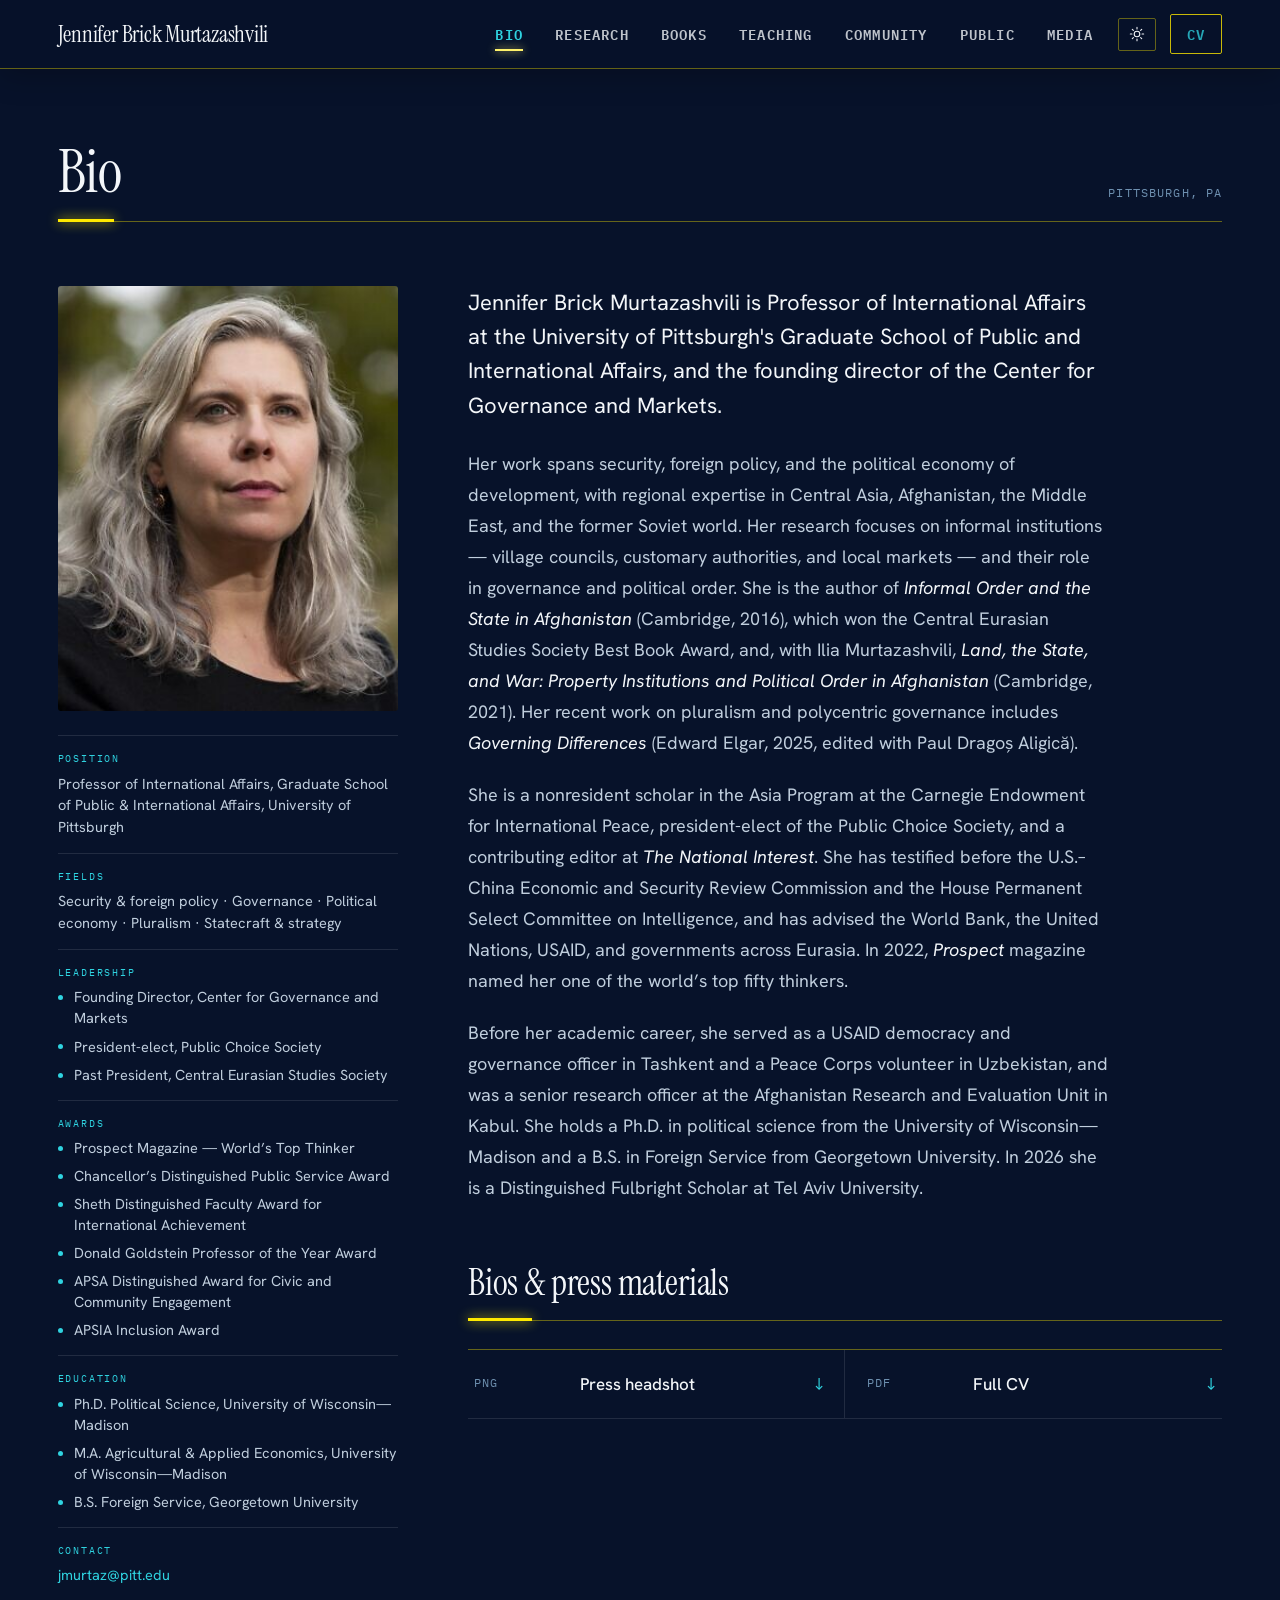
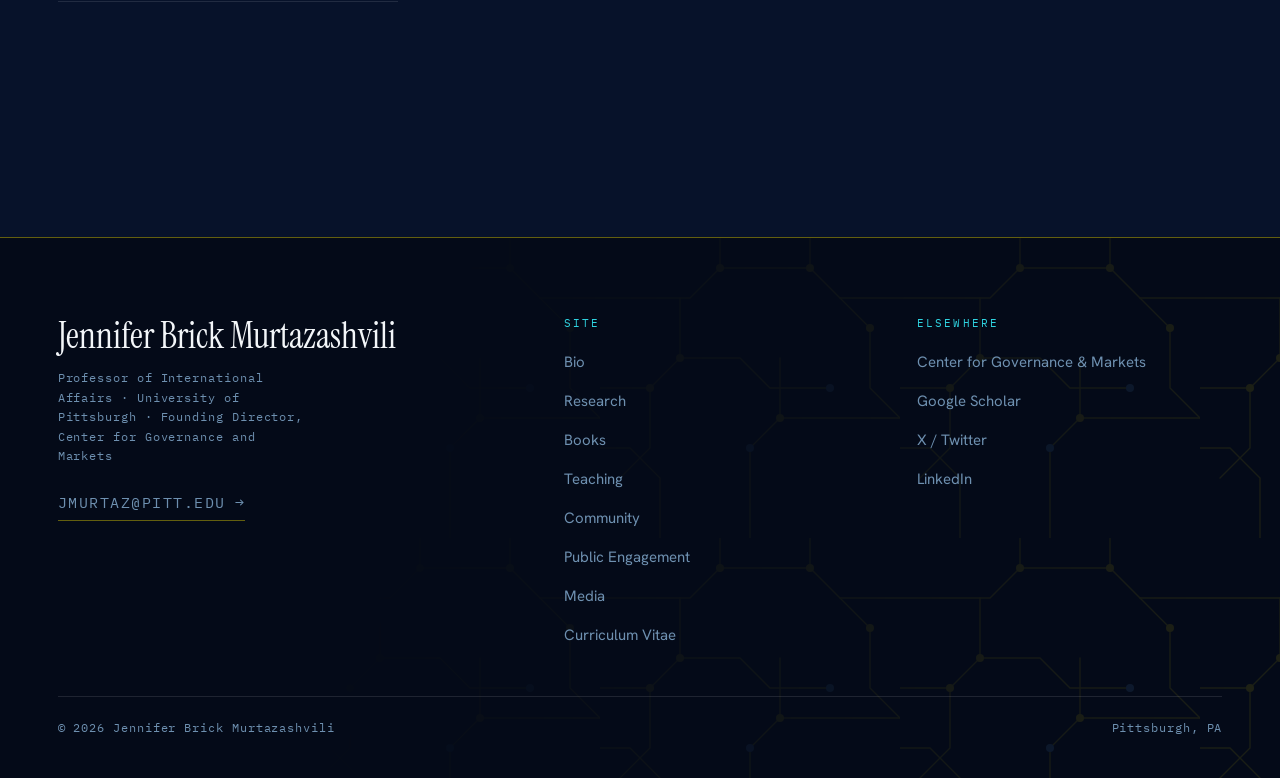
==== bio.html @ d2d1f4e9 "Add files via upload" ====
<!doctype html>
<html lang="en">
<head>
<meta charset="utf-8">
<script>(function(){try{var t=localStorage.getItem('jbm-theme');if(t==='light'||t==='dark')document.documentElement.setAttribute('data-theme',t);}catch(e){}})();</script>
<meta name="viewport" content="width=device-width, initial-scale=1">
<title>Bio — Jennifer Brick Murtazashvili</title>
<link rel="preconnect" href="https://fonts.googleapis.com">
<link rel="preconnect" href="https://fonts.gstatic.com" crossorigin>
<link href="https://fonts.googleapis.com/css2?family=Instrument+Serif:ital@0;1&family=Hanken+Grotesk:wght@400;500;600;700&family=IBM+Plex+Mono:ital,wght@0,400;0,500;0,600;1,400&display=swap" rel="stylesheet">
<link rel="stylesheet" href="styles.css">
</head>
<body>

<header class="site-head solid">
  <a class="brand" href="index.html">Jennifer Brick Murtazashvili</a>
  <nav class="nav">
    <span class="nav-core" style="display:contents">
      <a href="bio.html" aria-current="page">Bio</a>
      <a href="projects.html">Research</a>
      <a href="books.html">Books</a>
    </span>
    <span class="nav-extra" style="display:contents">
      <a href="teaching.html">Teaching</a>
      <a href="community.html">Community</a>
      <a href="public.html">Public</a>
      <a href="media.html">Media</a>
    </span>
    <button class="theme-toggle" id="themeToggle" type="button" aria-label="Toggle light or dark theme">
      <svg class="ic-sun" viewBox="0 0 24 24" fill="none" stroke="currentColor" stroke-width="1.6" stroke-linecap="round"><circle cx="12" cy="12" r="4.2"></circle><path d="M12 2v2.4M12 19.6V22M2 12h2.4M19.6 12H22M4.9 4.9l1.7 1.7M17.4 17.4l1.7 1.7M19.1 4.9l-1.7 1.7M6.6 17.4l-1.7 1.7"></path></svg>
      <svg class="ic-moon" viewBox="0 0 24 24" fill="none" stroke="currentColor" stroke-width="1.6" stroke-linecap="round" stroke-linejoin="round"><path d="M20 14.5A8 8 0 1 1 9.5 4a6.2 6.2 0 0 0 10.5 10.5z"></path></svg>
    </button>
    <a class="nav-cv" href="assets/JBM-CV-2026.pdf" target="_blank" rel="noopener">CV</a>
  </nav>
</header>

<section class="page-open wrap" data-screen-label="Bio">
  <div class="po-row">
    <h1>Bio</h1>
    <span class="po-meta">Pittsburgh, PA</span>
  </div>
</section>

<section class="pad-y" style="padding-top:clamp(40px,5vw,64px);">
  <div class="wrap bio-grid">
    <aside class="bio-aside">
      <img class="bio-portrait" src="assets/headshot.png" alt="Portrait of Jennifer Brick Murtazashvili">
      <div class="facts">
        <div class="fact"><span class="fact-k">Position</span><span class="fact-v">Professor of International Affairs, Graduate School of Public &amp; International Affairs, University of Pittsburgh</span></div>
        <div class="fact"><span class="fact-k">Fields</span><span class="fact-v">Security &amp; foreign policy · Governance · Political economy · Pluralism · Statecraft &amp; strategy</span></div>
        <div class="fact"><span class="fact-k">Leadership</span><ul class="fact-awards">
          <li>Founding Director, Center for Governance and Markets</li>
          <li>President-elect, Public Choice Society</li>
          <li>Past President, Central Eurasian Studies Society</li>
        </ul></div>
        <div class="fact"><span class="fact-k">Awards</span><ul class="fact-awards">
          <li>Prospect Magazine &mdash; World&rsquo;s Top Thinker</li>
          <li>Chancellor&rsquo;s Distinguished Public Service Award</li>
          <li>Sheth Distinguished Faculty Award for International Achievement</li>
          <li>Donald Goldstein Professor of the Year Award</li>
          <li>APSA Distinguished Award for Civic and Community Engagement</li>
          <li>APSIA Inclusion Award</li>
        </ul></div>
        <div class="fact"><span class="fact-k">Education</span><ul class="fact-awards">
          <li>Ph.D. Political Science, University of Wisconsin&mdash;Madison</li>
          <li>M.A. Agricultural &amp; Applied Economics, University of Wisconsin&mdash;Madison</li>
          <li>B.S. Foreign Service, Georgetown University</li>
        </ul></div>
        <div class="fact"><span class="fact-k">Contact</span><span class="fact-v"><a href="mailto:jmurtaz@pitt.edu" style="color:var(--leaf-br); text-decoration:none;">jmurtaz@pitt.edu</a></span></div>
      </div>
    </aside>

    <div class="bio-main">
      <div class="prose">
        <p class="lead">Jennifer Brick Murtazashvili is Professor of International Affairs at the University of Pittsburgh's Graduate School of Public and International Affairs, and the founding director of the Center for Governance and Markets.</p>
        <p>Her work spans security, foreign policy, and the political economy of development, with regional expertise in Central Asia, Afghanistan, the Middle East, and the former Soviet world. Her research focuses on informal institutions — village councils, customary authorities, and local markets — and their role in governance and political order. She is the author of <em>Informal Order and the State in Afghanistan</em> (Cambridge, 2016), which won the Central Eurasian Studies Society Best Book Award, and, with Ilia Murtazashvili, <em>Land, the State, and War: Property Institutions and Political Order in Afghanistan</em> (Cambridge, 2021). Her recent work on pluralism and polycentric governance includes <em>Governing Differences</em> (Edward Elgar, 2025, edited with Paul Dragoș Aligică).</p>
        <p>She is a nonresident scholar in the Asia Program at the Carnegie Endowment for International Peace, president-elect of the Public Choice Society, and a contributing editor at <em>The National Interest</em>. She has testified before the U.S.–China Economic and Security Review Commission and the House Permanent Select Committee on Intelligence, and has advised the World Bank, the United Nations, USAID, and governments across Eurasia. In 2022, <em>Prospect</em> magazine named her one of the world’s top fifty thinkers.</p>
        <p>Before her academic career, she served as a USAID democracy and governance officer in Tashkent and a Peace Corps volunteer in Uzbekistan, and was a senior research officer at the Afghanistan Research and Evaluation Unit in Kabul. She holds a Ph.D. in political science from the University of Wisconsin—Madison and a B.S. in Foreign Service from Georgetown University. In 2026 she is a Distinguished Fulbright Scholar at Tel Aviv University.</p>
      </div>

      <div class="shortbios">
        <div class="sec-head" style="margin:60px 0 0;">
          <h2 style="font-size:clamp(24px,3vw,36px);">Bios &amp; press materials</h2>
        </div>
        <div class="bio-dl">
          <a class="bio-dl-item" href="assets/headshot.png" download><span class="meta dl-len">PNG</span><span class="dl-label">Press headshot</span><span class="dl-arr">↓</span></a>
          <a class="bio-dl-item" href="assets/JBM-CV-2026.pdf" target="_blank" rel="noopener"><span class="meta dl-len">PDF</span><span class="dl-label">Full CV</span><span class="dl-arr">↓</span></a>
        </div>
      </div>
    </div>
  </div>
</section>

<footer class="site-foot">
  <div class="gf"></div>
  <div class="wrap">
    <div class="foot-grid">
      <div class="foot-col">
        <p class="foot-name">Jennifer Brick Murtazashvili</p>
        <p class="meta" style="color:var(--soft); max-width:36ch; line-height:1.7;">Professor of International Affairs · University of Pittsburgh · Founding Director, Center for Governance and Markets</p>
        <div style="margin-top:22px;"><a class="alink" href="mailto:jmurtaz@pitt.edu">jmurtaz@pitt.edu <span>→</span></a></div>
      </div>
      <div class="foot-col">
        <h4>Site</h4>
        <ul>
          <li><a href="bio.html">Bio</a></li>
          <li><a href="projects.html">Research</a></li>
          <li><a href="books.html">Books</a></li>
          <li><a href="teaching.html">Teaching</a></li>
          <li><a href="community.html">Community</a></li>
          <li><a href="public.html">Public Engagement</a></li>
          <li><a href="media.html">Media</a></li>
          <li><a href="assets/JBM-CV-2026.pdf" target="_blank" rel="noopener">Curriculum Vitae</a></li>
        </ul>
      </div>
      <div class="foot-col">
        <h4>Elsewhere</h4>
        <ul>
          <li><a href="https://www.cgm.pitt.edu/" target="_blank" rel="noopener">Center for Governance &amp; Markets</a></li>
          <li><a href="https://scholar.google.com/citations?user=7pL5rRAAAAAJ&hl=en&oi=ao" target="_blank" rel="noopener">Google Scholar</a></li>
          <li><a href="https://x.com/jmurtazashvili" target="_blank" rel="noopener">X / Twitter</a></li>
          <li><a href="https://www.linkedin.com/in/jmurtazashvili/" target="_blank" rel="noopener">LinkedIn</a></li>
        </ul>
      </div>
    </div>
    <div class="foot-bottom">
      <span class="meta">© 2026 Jennifer Brick Murtazashvili</span>
      <span class="meta">Pittsburgh, PA</span>
    </div>
  </div>
</footer>

<style>
.bio-grid{ display:grid; grid-template-columns:340px 1fr; gap:clamp(36px,5.5vw,84px); align-items:start; }
.bio-aside{ position:sticky; top:100px; }
.bio-portrait{ aspect-ratio:4/5; margin-bottom:24px; width:100%; object-fit:cover; object-position:50% 28%; border-radius:3px; display:block; }
.fact{ display:flex; flex-direction:column; gap:5px; padding:15px 0; border-top:1px solid var(--line); }
.fact:last-child{ border-bottom:1px solid var(--line); }
.fact-k{ font-family:var(--mono); font-size:10px; font-weight:400; letter-spacing:.18em; text-transform:uppercase; color:var(--leaf-br); }
.fact-v{ font-size:14.5px; line-height:1.5; color:var(--bone-2); }
.fact-awards{ list-style:none; margin:0; padding:0; display:flex; flex-direction:column; gap:7px; }
.fact-awards li{ position:relative; padding-left:16px; font-size:14.5px; line-height:1.45; color:var(--bone-2); }
.fact-awards li::before{ content:""; position:absolute; left:0; top:.62em; width:5px; height:5px; border-radius:50%; background:var(--leaf-br); }
.bio-dl{ display:grid; grid-template-columns:1fr 1fr; border-top:1px solid var(--line-cop); margin-top:28px; }
.bio-dl-item{ display:flex; align-items:center; gap:16px; padding:20px 6px; text-decoration:none; color:var(--bone); border-bottom:1px solid var(--line); transition:padding-left .2s, color .2s; }
.bio-dl-item:nth-child(odd){ border-right:1px solid var(--line); padding-right:20px; }
.bio-dl-item:nth-child(even){ padding-left:22px; }
.bio-dl-item:hover{ color:var(--leaf-br); padding-left:14px; }
.dl-len{ width:90px; flex:none; }
.dl-label{ font-size:17px; font-weight:500; flex:1; }
.dl-arr{ font-family:var(--mono); color:var(--leaf-br); }
@media (max-width:880px){ .bio-grid{ grid-template-columns:1fr; } .bio-aside{ position:static; } .bio-portrait{ max-width:320px; } .bio-dl{ grid-template-columns:1fr; } .bio-dl-item:nth-child(odd){ border-right:0; } .bio-dl-item:nth-child(even){ padding-left:6px; } }
</style>

<script>
(function(){ var els=document.querySelectorAll('.fade-up'); els.forEach(function(el){ el.classList.add('in'); }); })();
</script>
<script src="theme.js"></script>
</body>
</html>
---- styles.css ----
/* =========================================================================
   JBM — "Rooted Circuit" edition · light + dark
   Instrument Serif display · Hanken Grotesk body · IBM Plex Mono labels
   Charcoal + copper + leaf · circuit-trace motif
   ========================================================================= */

:root{
  --bg:        #07122A;
  --bg-2:      #040A18;
  --panel:     #0A1D3F;
  --panel-2:   #102A52;

  --copper:    #FFEA00;
  --copper-br: #FFF26B;
  --copper-dp: #C9A30A;
  --leaf:      #00A7B5;
  --leaf-br:   #2FD3E0;
  --glow:      #FFEA00;

  --bone:      #F3F6F9;
  --bone-2:    #C0CEDD;
  --soft:      #6E90B0;
  --mut:       #46617C;

  --line:      rgba(243,246,249,.11);
  --line-2:    rgba(243,246,249,.06);
  --line-cop:  rgba(255,234,0,.38);
  --head-bg:   rgba(7,18,42,.82);

  --serif: "Instrument Serif", "Hoefler Text", Georgia, serif;
  --sans:  "Hanken Grotesk", "Helvetica Neue", sans-serif;
  --mono:  "IBM Plex Mono", ui-monospace, monospace;

  --gutter: clamp(20px, 4.5vw, 76px);
  --maxw: 1340px;
}

/* ---- LIGHT THEME ---- */
[data-theme="light"]{
  --bg:        #F3F6F9;
  --bg-2:      #E4EAF1;
  --panel:     #EAEFF5;
  --panel-2:   #DCE4ED;
  --copper:    #A98A00;
  --copper-br: #876E00;
  --copper-dp: #6B5700;
  --leaf:      #007E8A;
  --leaf-br:   #00626C;
  --glow:      #A98A00;
  --bone:      #07122A;
  --bone-2:    #2C3D55;
  --soft:      #4A7499;
  --mut:       #7E93AC;
  --line:      rgba(7,18,42,.15);
  --line-2:    rgba(7,18,42,.07);
  --line-cop:  rgba(169,138,0,.42);
  --head-bg:   rgba(243,246,249,.86);
}

*{ box-sizing:border-box; }
html{ -webkit-text-size-adjust:100%; scroll-behavior:smooth; }
body{
  margin:0; background:var(--bg); color:var(--bone);
  font-family:var(--sans); font-size:17px; line-height:1.65; font-weight:400;
  -webkit-font-smoothing:antialiased; text-rendering:optimizeLegibility;
  transition:background-color .4s ease, color .4s ease;
}
img{ max-width:100%; display:block; }
a{ color:inherit; }
::selection{ background:var(--leaf); color:var(--bone); }

.t-leaf{ color:var(--leaf-br); font-style:italic; }

/* ------------------------------------------------------------------ TYPE */
h1,h2,h3,h4{ font-family:var(--serif); font-weight:400; line-height:1.04; letter-spacing:-0.005em; margin:0; }

.display{ font-family:var(--serif); font-weight:400; font-size:clamp(54px, 9vw, 144px); line-height:.92; letter-spacing:-.018em; }
.display em, .accent-i{ font-style:italic; font-weight:400; color:var(--leaf-br); }

.eyebrow{
  font-family:var(--mono); font-size:15px; font-weight:400;
  letter-spacing:.22em; text-transform:uppercase; color:var(--leaf-br);
  display:inline-flex; align-items:center; gap:13px;
}
.eyebrow::before{ content:""; width:30px; height:1px; background:var(--copper); box-shadow:0 0 8px var(--copper); }
.eyebrow.bare::before{ display:none; }
.eyebrow .leaf-dot{ width:6px; height:6px; border-radius:50%; background:radial-gradient(circle at 40% 35%, var(--leaf-br), #1d3a2c); box-shadow:0 0 8px var(--leaf-br); display:inline-block; }

.meta{ font-family:var(--mono); font-size:11.5px; letter-spacing:.08em; color:var(--soft); }
.idx{ font-family:var(--mono); font-size:12.5px; letter-spacing:.1em; color:var(--leaf-br); }

.prose{ max-width:64ch; }
.prose p{ margin:0 0 1.2em; color:var(--bone-2); font-size:18px; line-height:1.72; }
.prose em{ color:var(--bone); font-style:italic; }
.prose a{ color:var(--leaf-br); text-decoration:none; box-shadow:inset 0 -1px 0 var(--line-cop); transition:box-shadow .2s; }
.prose a:hover{ box-shadow:inset 0 -2px 0 var(--copper-br); }
.prose .lead{ font-size:22px; color:var(--bone); line-height:1.55; }

/* ------------------------------------------------------------- STRUCTURE */
.wrap{ max-width:var(--maxw); margin:0 auto; padding-inline:var(--gutter); position:relative; }
.pad-y{ padding-block:clamp(64px,9vw,128px); }

.sec-head{
  display:flex; align-items:flex-end; justify-content:space-between; gap:24px;
  padding-bottom:18px; margin-bottom:48px; position:relative;
  border-bottom:1px solid var(--line-cop);
}
.sec-head::after{ content:""; position:absolute; left:0; bottom:-1px; width:64px; height:3px; background:var(--copper); box-shadow:0 0 12px var(--copper); }
.sec-head h2{ font-size:clamp(36px,5vw,62px); }

/* --------------------------------------------------- CIRCUIT-RULE DIVIDER */
.circuit-rule{ position:relative; height:2px; margin:0; background:linear-gradient(90deg, transparent, var(--line-cop) 12%, var(--line-cop) 88%, transparent); }
.circuit-rule i{ position:absolute; top:50%; width:9px; height:9px; border-radius:50%; translate:-50% -50%;
  background:radial-gradient(circle at 40% 35%, var(--glow), var(--copper-dp)); box-shadow:0 0 10px 1px var(--glow); }
.circuit-rule i:nth-child(1){ left:18%; } .circuit-rule i:nth-child(2){ left:50%; } .circuit-rule i:nth-child(3){ left:82%; }
.circuit-rule i:nth-child(2){ background:radial-gradient(circle at 40% 35%, var(--leaf-br), #1d3a2c); box-shadow:0 0 10px 1px var(--leaf-br); }
@media (prefers-reduced-motion: no-preference){ .circuit-rule i{ animation:nodePulse 3.2s ease-in-out infinite; } .circuit-rule i:nth-child(2){ animation-delay:.6s; } .circuit-rule i:nth-child(3){ animation-delay:1.2s; } }
@keyframes nodePulse{ 0%,100%{ box-shadow:0 0 8px 1px var(--glow); opacity:.85; } 50%{ box-shadow:0 0 16px 3px var(--glow); opacity:1; } }

/* --------------------------------------------------------------- HEADER */
.site-head{
  position:fixed; top:0; left:0; right:0; z-index:60;
  display:flex; align-items:center; justify-content:space-between; gap:24px;
  padding:20px var(--gutter); color:var(--bone);
  transition:background .35s ease, padding .35s ease, box-shadow .35s ease, backdrop-filter .35s;
}
.site-head::before{
  content:""; position:absolute; inset:0; z-index:-1; pointer-events:none;
  background:linear-gradient(180deg, rgba(4,10,24,.78) 0%, rgba(4,10,24,.45) 55%, transparent 100%);
  transition:opacity .35s ease;
}
.site-head.solid::before{ opacity:0; }
.site-head.solid{
  background:var(--head-bg); -webkit-backdrop-filter:blur(14px); backdrop-filter:blur(14px);
  box-shadow:0 1px 0 var(--line-cop), 0 8px 30px rgba(0,0,0,.22);
  padding-top:14px; padding-bottom:14px;
}
.brand{ font-family:var(--serif); font-weight:400; font-size:23px; letter-spacing:-.01em; text-decoration:none; color:inherit; white-space:nowrap; line-height:1; }
.brand i{ font-style:italic; font-weight:400; color:var(--leaf-br); }

.nav{ display:flex; align-items:center; gap:clamp(2px,1vw,6px); }
.theme-toggle{ background:transparent; border:1px solid var(--line-cop); color:inherit; width:38px; height:33px; border-radius:2px;
  display:inline-flex; align-items:center; justify-content:center; cursor:pointer; margin-left:6px; padding:0; transition:border-color .2s, color .2s; }
.theme-toggle:hover{ border-color:var(--leaf-br); color:var(--leaf-br); }
.theme-toggle svg{ width:16px; height:16px; display:block; }
.theme-toggle .ic-moon{ display:none; }
[data-theme="light"] .theme-toggle .ic-sun{ display:none; }
[data-theme="light"] .theme-toggle .ic-moon{ display:block; }
.nav a{
  font-family:var(--mono); font-size:13.5px; font-weight:600; letter-spacing:.09em; text-transform:uppercase;
  text-decoration:none; color:inherit; padding:9px 13px; position:relative; opacity:.78;
  transition:opacity .15s, color .15s;
}
.nav a::after{ content:""; position:absolute; left:13px; right:13px; bottom:3px; height:2px;
  background:var(--copper-br); box-shadow:0 0 8px var(--copper-br); transform:scaleX(0); transform-origin:left; transition:transform .24s; }
.nav a:hover{ opacity:1; }
.nav a:hover::after, .nav a[aria-current="page"]::after{ transform:scaleX(1); }
.nav a[aria-current="page"]{ opacity:1; color:var(--leaf-br); }
.nav a.nav-cv{ border:1px solid var(--copper); color:var(--leaf-br); padding:8px 16px; margin-left:8px; border-radius:2px; }
.nav a.nav-cv::after{ display:none; }
.nav a.nav-cv:hover{ background:var(--copper); color:var(--bg-2); box-shadow:0 0 18px rgba(201,126,78,.5); }

/* --------------------------------------------------------------- BUTTONS */
.btn{
  font-family:var(--mono); font-size:12px; font-weight:400; letter-spacing:.14em; text-transform:uppercase;
  text-decoration:none; display:inline-flex; align-items:center; gap:11px; padding:15px 26px;
  color:var(--bg-2); background:var(--copper); border:1px solid var(--copper); border-radius:2px;
  transition:gap .2s, background .2s, box-shadow .2s, color .2s;
}
.btn:hover{ gap:16px; background:var(--copper-br); border-color:var(--leaf-br); box-shadow:0 0 26px rgba(232,168,106,.45); }
.btn-line{ background:transparent; color:var(--bone); border-color:var(--line-cop); }
.btn-line:hover{ background:transparent; color:var(--leaf-br); border-color:var(--leaf-br); box-shadow:0 0 22px rgba(201,126,78,.25); }

.alink{
  font-family:var(--mono); font-size:12px; font-weight:400; letter-spacing:.1em; text-transform:uppercase;
  text-decoration:none; color:var(--leaf-br); display:inline-flex; align-items:center; gap:9px;
  border-bottom:1px solid var(--line-cop); padding-bottom:4px; transition:gap .2s, border-color .2s;
}
.alink:hover{ gap:14px; border-color:var(--leaf-br); }

/* ------------------------------------------------------------------ TAGS */
.tag{
  font-family:var(--mono); font-size:10px; font-weight:400; letter-spacing:.13em; text-transform:uppercase;
  padding:6px 13px; border-radius:99px; white-space:nowrap; border:1px solid;
}
.tag.cop{ color:var(--leaf-br); border-color:var(--line-cop); background:rgba(201,126,78,.08); }
.tag.leaf{ color:var(--leaf-br); border-color:rgba(107,174,131,.4); background:rgba(63,110,82,.12); }
.tag.glow{ color:var(--leaf-br); border-color:rgba(242,178,92,.4); background:rgba(242,178,92,.08); }

/* --------------------------------------------------------- PLACEHOLDERS */
.ph{
  position:relative; overflow:hidden; background:var(--panel);
  background-image:repeating-linear-gradient(135deg, rgba(201,126,78,.06) 0 1px, transparent 1px 13px);
  border:1px solid var(--line); display:flex; align-items:flex-end; border-radius:2px;
}
.ph .ph-tag{ font-family:var(--mono); font-size:10px; letter-spacing:.1em; text-transform:uppercase; color:var(--mut); padding:12px 14px; }

/* ----------------------------------------------------------- PAGE OPENER */
.page-open{ padding-block:142px 0; }
.page-open .po-row{
  display:flex; align-items:flex-end; justify-content:space-between; gap:24px;
  padding-bottom:18px; position:relative; border-bottom:1px solid var(--line-cop);
}
.page-open .po-row::after{ content:""; position:absolute; left:0; bottom:-1px; width:56px; height:3px; background:var(--copper); box-shadow:0 0 12px var(--copper); }
.page-open h1{ font-size:clamp(34px,4.6vw,60px); font-weight:400; }
.page-open .po-meta{ font-family:var(--mono); font-size:11.5px; letter-spacing:.1em; text-transform:uppercase; color:var(--soft); white-space:nowrap; }

/* --------------------------------------------------------------- FOOTER */
.site-foot{ background:var(--bg-2); color:var(--bone-2); margin-top:120px; position:relative; overflow:hidden; border-top:1px solid var(--line-cop); }
.site-foot .gf{
  position:absolute; inset:0; background-image:url(assets/traces.svg); background-size:300px 300px; opacity:.10; pointer-events:none;
  -webkit-mask-image:linear-gradient(105deg, transparent 30%, #000 95%); mask-image:linear-gradient(105deg, transparent 30%, #000 95%);
}
.foot-grid{ display:grid; grid-template-columns:1.5fr 1fr 1fr; gap:48px; padding:80px 0 48px; position:relative; z-index:1; }
.foot-name{ font-family:var(--serif); font-weight:400; font-size:36px; line-height:1; margin:0 0 14px; color:var(--bone); }
.foot-name i{ font-style:italic; font-weight:400; color:var(--leaf-br); }
.foot-col h4{ font-family:var(--mono); font-size:10.5px; font-weight:400; letter-spacing:.2em; text-transform:uppercase; color:var(--leaf-br); margin:0 0 18px; }
.foot-col ul{ list-style:none; margin:0; padding:0; display:flex; flex-direction:column; gap:11px; }
.foot-col a{ color:var(--soft); font-size:15px; text-decoration:none; transition:color .2s, padding-left .2s; }
.foot-col a:hover{ color:var(--leaf-br); padding-left:5px; }
.foot-bottom{ display:flex; justify-content:space-between; align-items:center; gap:20px; flex-wrap:wrap; padding:22px 0 40px; border-top:1px solid var(--line); position:relative; z-index:1; }

/* --------------------------------------------------------------- MOTION */
.fade-up{ opacity:0; transform:translateY(26px); transition:opacity .85s cubic-bezier(.2,.7,.2,1), transform .85s cubic-bezier(.2,.7,.2,1); }
.fade-up.in{ opacity:1; transform:none; }
@media (prefers-reduced-motion: reduce){
  .fade-up{ opacity:1; transform:none; transition:none; }
  html{ scroll-behavior:auto; }
}

/* ------------------------------------------------------------ RESPONSIVE */
@media (max-width: 980px){ .nav a{ padding:8px 7px; font-size:11.5px; } .brand{ font-size:20px; } }
@media (max-width: 860px){ .foot-grid{ grid-template-columns:1fr 1fr; } .nav .nav-extra{ display:none; } .sec-head{ flex-direction:column; align-items:flex-start; gap:8px; } }
@media (max-width: 600px){ .foot-grid{ grid-template-columns:1fr; } .nav .nav-core{ display:none; } }
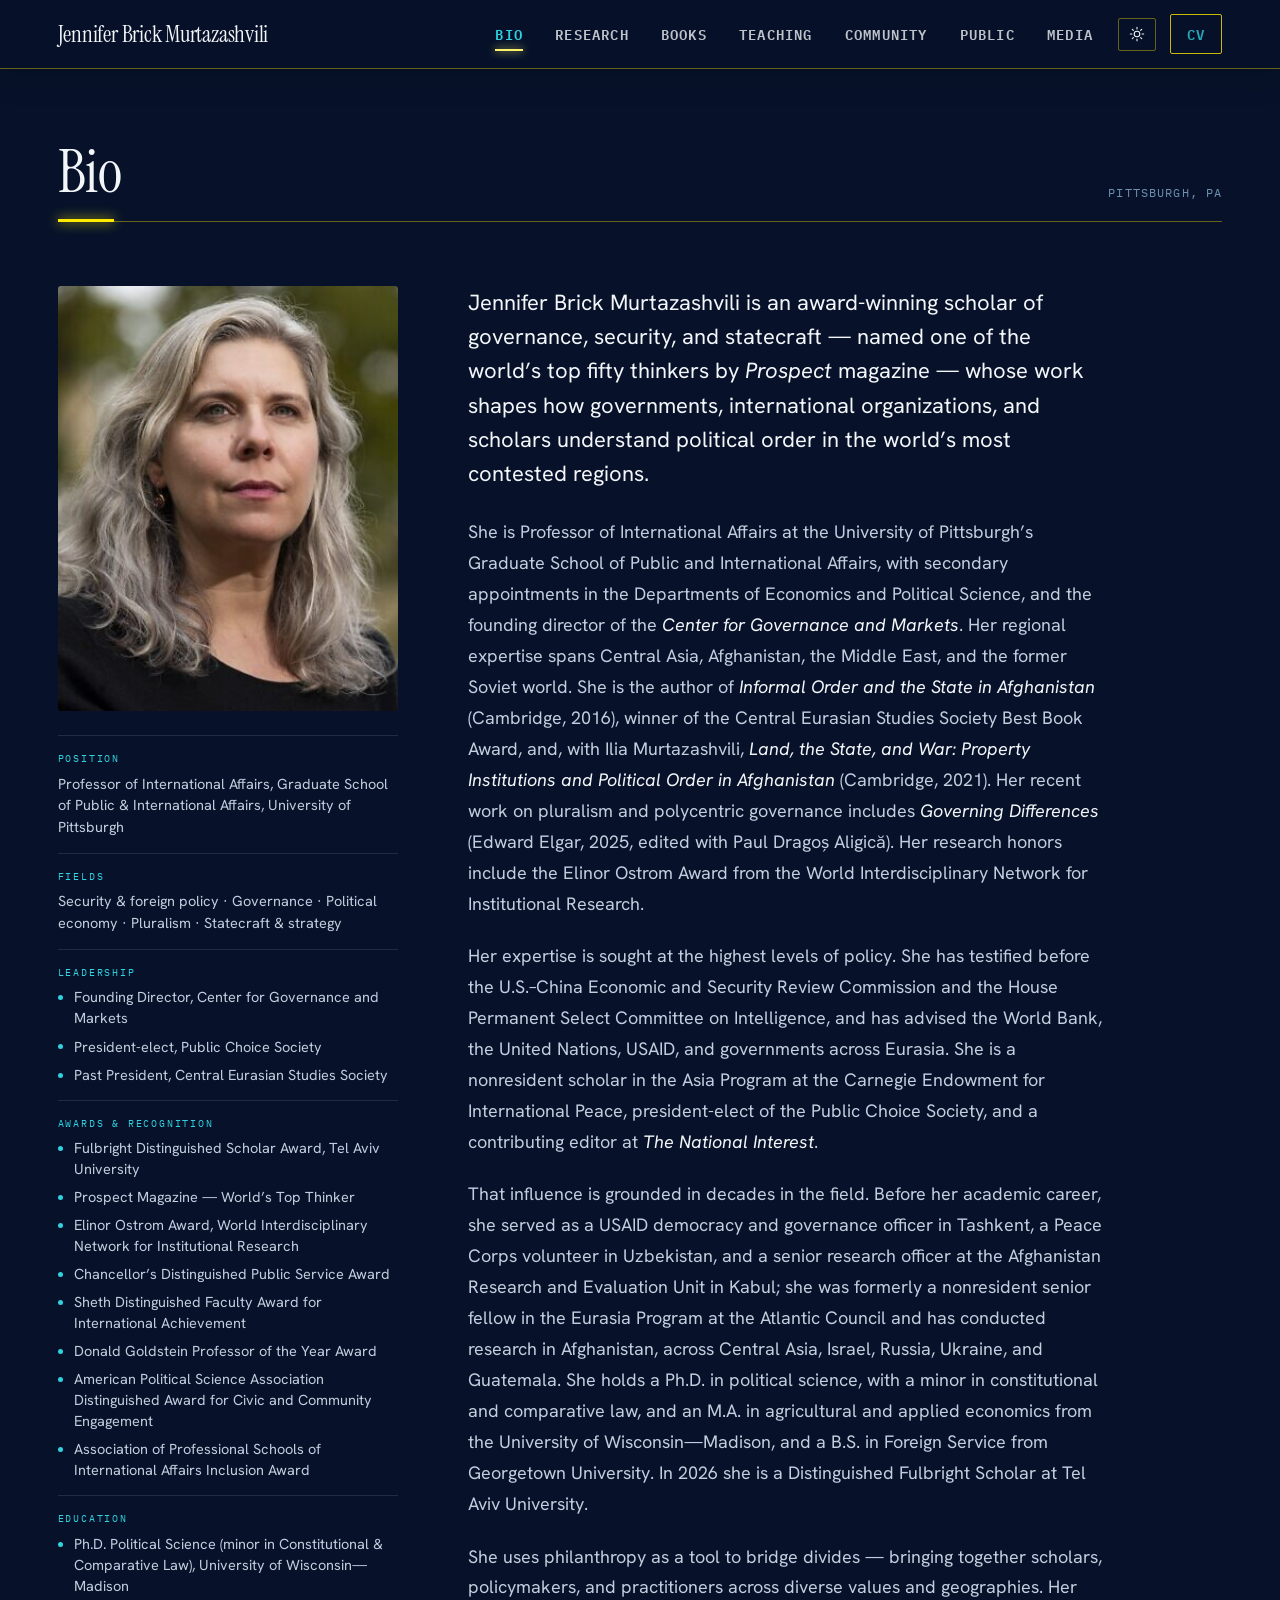
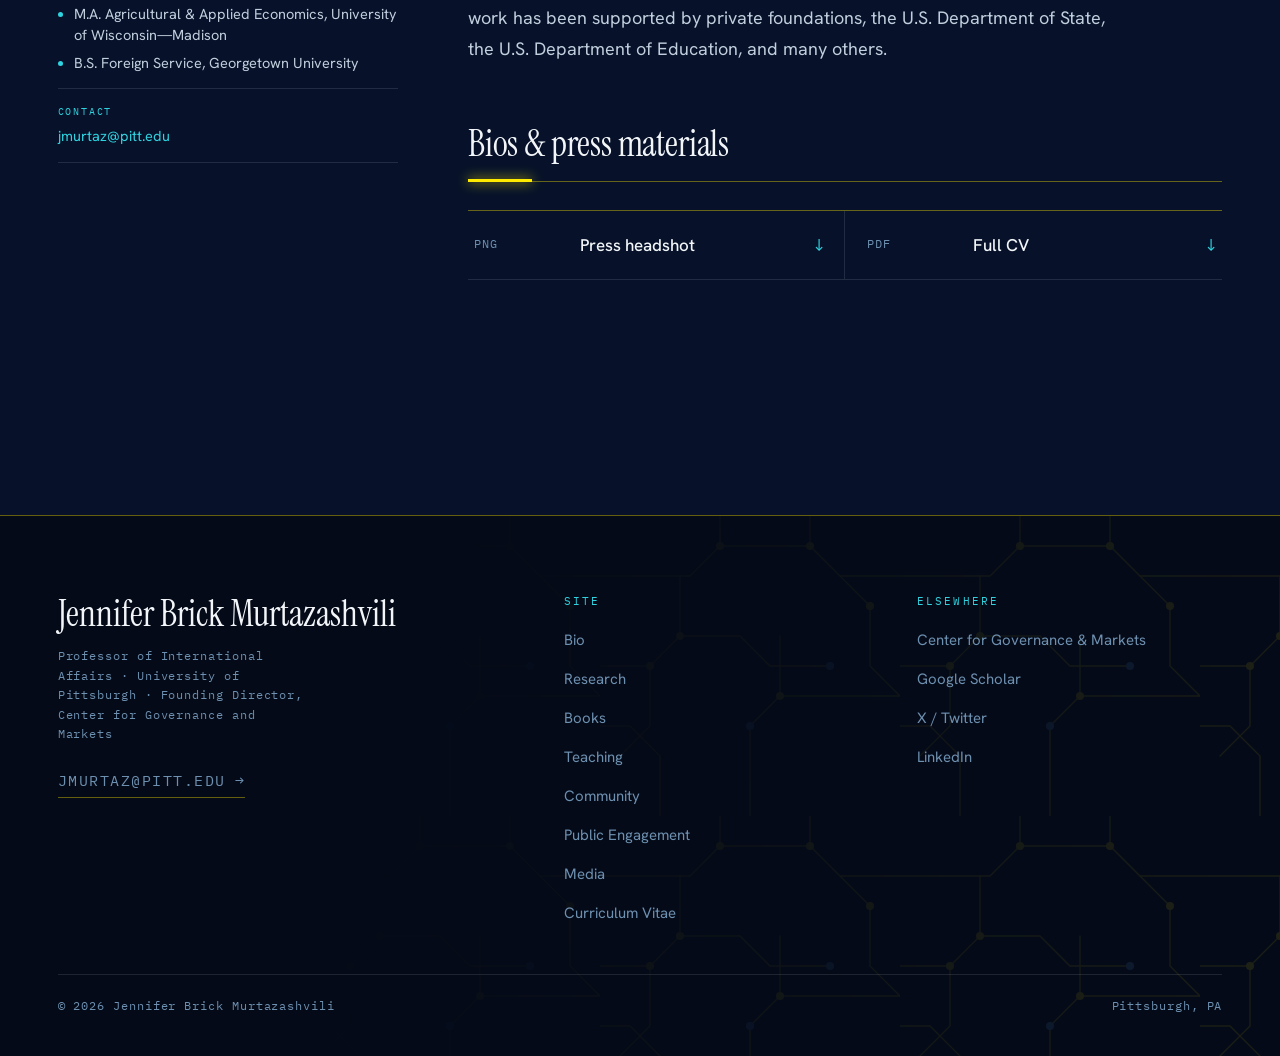
==== commit fa232110: "Add files via upload" ====
--- a/bio.html
+++ b/bio.html
@@ -53,16 +53,18 @@
           <li>President-elect, Public Choice Society</li>
           <li>Past President, Central Eurasian Studies Society</li>
         </ul></div>
-        <div class="fact"><span class="fact-k">Awards</span><ul class="fact-awards">
+        <div class="fact"><span class="fact-k">Awards &amp; Recognition</span><ul class="fact-awards">
+          <li>Fulbright Distinguished Scholar Award, Tel Aviv University</li>
           <li>Prospect Magazine &mdash; World&rsquo;s Top Thinker</li>
+          <li>Elinor Ostrom Award, World Interdisciplinary Network for Institutional Research</li>
           <li>Chancellor&rsquo;s Distinguished Public Service Award</li>
           <li>Sheth Distinguished Faculty Award for International Achievement</li>
           <li>Donald Goldstein Professor of the Year Award</li>
-          <li>APSA Distinguished Award for Civic and Community Engagement</li>
-          <li>APSIA Inclusion Award</li>
+          <li>American Political Science Association Distinguished Award for Civic and Community Engagement</li>
+          <li>Association of Professional Schools of International Affairs Inclusion Award</li>
         </ul></div>
         <div class="fact"><span class="fact-k">Education</span><ul class="fact-awards">
-          <li>Ph.D. Political Science, University of Wisconsin&mdash;Madison</li>
+          <li>Ph.D. Political Science (minor in Constitutional &amp; Comparative Law), University of Wisconsin&mdash;Madison</li>
           <li>M.A. Agricultural &amp; Applied Economics, University of Wisconsin&mdash;Madison</li>
           <li>B.S. Foreign Service, Georgetown University</li>
         </ul></div>
@@ -72,10 +74,11 @@
 
     <div class="bio-main">
       <div class="prose">
-        <p class="lead">Jennifer Brick Murtazashvili is Professor of International Affairs at the University of Pittsburgh's Graduate School of Public and International Affairs, and the founding director of the Center for Governance and Markets.</p>
-        <p>Her work spans security, foreign policy, and the political economy of development, with regional expertise in Central Asia, Afghanistan, the Middle East, and the former Soviet world. Her research focuses on informal institutions — village councils, customary authorities, and local markets — and their role in governance and political order. She is the author of <em>Informal Order and the State in Afghanistan</em> (Cambridge, 2016), which won the Central Eurasian Studies Society Best Book Award, and, with Ilia Murtazashvili, <em>Land, the State, and War: Property Institutions and Political Order in Afghanistan</em> (Cambridge, 2021). Her recent work on pluralism and polycentric governance includes <em>Governing Differences</em> (Edward Elgar, 2025, edited with Paul Dragoș Aligică).</p>
-        <p>She is a nonresident scholar in the Asia Program at the Carnegie Endowment for International Peace, president-elect of the Public Choice Society, and a contributing editor at <em>The National Interest</em>. She has testified before the U.S.–China Economic and Security Review Commission and the House Permanent Select Committee on Intelligence, and has advised the World Bank, the United Nations, USAID, and governments across Eurasia. In 2022, <em>Prospect</em> magazine named her one of the world’s top fifty thinkers.</p>
-        <p>Before her academic career, she served as a USAID democracy and governance officer in Tashkent and a Peace Corps volunteer in Uzbekistan, and was a senior research officer at the Afghanistan Research and Evaluation Unit in Kabul. She holds a Ph.D. in political science from the University of Wisconsin—Madison and a B.S. in Foreign Service from Georgetown University. In 2026 she is a Distinguished Fulbright Scholar at Tel Aviv University.</p>
+        <p class="lead">Jennifer Brick Murtazashvili is an award-winning scholar of governance, security, and statecraft — named one of the world’s top fifty thinkers by <em>Prospect</em> magazine — whose work shapes how governments, international organizations, and scholars understand political order in the world’s most contested regions.</p>
+        <p>She is Professor of International Affairs at the University of Pittsburgh’s Graduate School of Public and International Affairs, with secondary appointments in the Departments of Economics and Political Science, and the founding director of the <em class="t-leaf">Center for Governance and Markets</em>. Her regional expertise spans Central Asia, Afghanistan, the Middle East, and the former Soviet world. She is the author of <em>Informal Order and the State in Afghanistan</em> (Cambridge, 2016), winner of the Central Eurasian Studies Society Best Book Award, and, with Ilia Murtazashvili, <em>Land, the State, and War: Property Institutions and Political Order in Afghanistan</em> (Cambridge, 2021). Her recent work on pluralism and polycentric governance includes <em>Governing Differences</em> (Edward Elgar, 2025, edited with Paul Dragoș Aligică). Her research honors include the Elinor Ostrom Award from the World Interdisciplinary Network for Institutional Research.</p>
+        <p>Her expertise is sought at the highest levels of policy. She has testified before the U.S.–China Economic and Security Review Commission and the House Permanent Select Committee on Intelligence, and has advised the World Bank, the United Nations, USAID, and governments across Eurasia. She is a nonresident scholar in the Asia Program at the Carnegie Endowment for International Peace, president-elect of the Public Choice Society, and a contributing editor at <em>The National Interest</em>.</p>
+        <p>That influence is grounded in decades in the field. Before her academic career, she served as a USAID democracy and governance officer in Tashkent, a Peace Corps volunteer in Uzbekistan, and a senior research officer at the Afghanistan Research and Evaluation Unit in Kabul; she was formerly a nonresident senior fellow in the Eurasia Program at the Atlantic Council and has conducted research in Afghanistan, across Central Asia, Israel, Russia, Ukraine, and Guatemala. She holds a Ph.D. in political science, with a minor in constitutional and comparative law, and an M.A. in agricultural and applied economics from the University of Wisconsin—Madison, and a B.S. in Foreign Service from Georgetown University. In 2026 she is a Distinguished Fulbright Scholar at Tel Aviv University.</p>
+        <p>She uses philanthropy as a tool to bridge divides — bringing together scholars, policymakers, and practitioners across diverse values and geographies. Her work has been supported by private foundations, the U.S. Department of State, the U.S. Department of Education, and many others.</p>
       </div>
 
       <div class="shortbios">
@@ -156,5 +159,23 @@
 (function(){ var els=document.querySelectorAll('.fade-up'); els.forEach(function(el){ el.classList.add('in'); }); })();
 </script>
 <script src="theme.js"></script>
+
+<!-- Default Statcounter code for personal site
+http://www.murtazashvili.org -->
+<script type="text/javascript">
+var sc_project=12800171; 
+var sc_invisible=1; 
+var sc_security="c7e400dd"; 
+</script>
+<script type="text/javascript"
+src="https://www.statcounter.com/counter/counter.js"
+async></script>
+<noscript><div class="statcounter"><a title="Web Analytics"
+href="https://statcounter.com/" target="_blank"><img
+class="statcounter"
+src="https://c.statcounter.com/12800171/0/c7e400dd/1/"
+alt="Web Analytics"
+referrerPolicy="no-referrer-when-downgrade"></a></div></noscript>
+<!-- End of Statcounter Code -->
 </body>
 </html>
--- a/styles.css
+++ b/styles.css
@@ -228,7 +228,65 @@
   html{ scroll-behavior:auto; }
 }
 
+/* ----------------------------------------------------------- MOBILE NAV */
+.nav-burger{
+  display:none; background:transparent; border:1px solid var(--line-cop); color:inherit;
+  width:38px; height:33px; border-radius:2px; cursor:pointer; margin-left:6px; padding:0;
+  flex-direction:column; align-items:center; justify-content:center; gap:5px;
+  transition:border-color .2s, color .2s;
+}
+.nav-burger:hover{ border-color:var(--leaf-br); color:var(--leaf-br); }
+.nav-burger span{ display:block; width:16px; height:1.5px; background:currentColor; transition:transform .25s ease; }
+.nav-burger.open span:nth-child(1){ transform:translateY(3.25px) rotate(45deg); }
+.nav-burger.open span:nth-child(2){ transform:translateY(-3.25px) rotate(-45deg); }
+
+.mnav{
+  position:fixed; inset:0; z-index:55; background:var(--bg);
+  opacity:0; visibility:hidden; transition:opacity .3s ease, visibility 0s .3s;
+  overflow-y:auto; -webkit-overflow-scrolling:touch;
+}
+.mnav.open{ opacity:1; visibility:visible; transition:opacity .3s ease; }
+.mnav-links{ display:flex; flex-direction:column; padding:104px var(--gutter) 56px; max-width:var(--maxw); margin:0 auto; }
+.mnav-links a{
+  font-family:var(--serif); font-size:clamp(30px,7.5vw,40px); line-height:1.1; text-decoration:none;
+  color:var(--bone); padding:16px 2px; border-bottom:1px solid var(--line);
+  display:flex; justify-content:space-between; align-items:baseline; gap:16px;
+  opacity:0; transform:translateY(12px);
+}
+.mnav.open .mnav-links a{ opacity:1; transform:none; transition:opacity .4s ease, transform .4s cubic-bezier(.2,.7,.2,1); }
+.mnav.open .mnav-links a:nth-child(2){ transition-delay:.03s; } .mnav.open .mnav-links a:nth-child(3){ transition-delay:.06s; }
+.mnav.open .mnav-links a:nth-child(4){ transition-delay:.09s; } .mnav.open .mnav-links a:nth-child(5){ transition-delay:.12s; }
+.mnav.open .mnav-links a:nth-child(6){ transition-delay:.15s; } .mnav.open .mnav-links a:nth-child(7){ transition-delay:.18s; }
+.mnav.open .mnav-links a:nth-child(8){ transition-delay:.21s; }
+.mnav-links a::after{ content:"→"; font-family:var(--mono); font-size:15px; color:var(--mut); transition:color .2s; }
+.mnav-links a:hover::after{ color:var(--leaf-br); }
+.mnav-links a[aria-current="page"]{ color:var(--leaf-br); }
+.mnav-links a.mnav-cv{ color:var(--leaf-br); border-bottom-color:var(--line-cop); }
+html.mnav-lock, html.mnav-lock body{ overflow:hidden; }
+@media (prefers-reduced-motion: reduce){
+  .mnav, .mnav.open, .mnav.open .mnav-links a{ transition:none; }
+  .mnav-links a{ opacity:1; transform:none; }
+}
+
 /* ------------------------------------------------------------ RESPONSIVE */
 @media (max-width: 980px){ .nav a{ padding:8px 7px; font-size:11.5px; } .brand{ font-size:20px; } }
-@media (max-width: 860px){ .foot-grid{ grid-template-columns:1fr 1fr; } .nav .nav-extra{ display:none; } .sec-head{ flex-direction:column; align-items:flex-start; gap:8px; } }
-@media (max-width: 600px){ .foot-grid{ grid-template-columns:1fr; } .nav .nav-core{ display:none; } }
+@media (max-width: 860px){
+  .foot-grid{ grid-template-columns:1fr 1fr; }
+  .sec-head{ flex-direction:column; align-items:flex-start; gap:8px; }
+  .nav .nav-core a, .nav .nav-extra a{ display:none; }
+  .nav-burger{ display:inline-flex; }
+  .site-head{ padding-top:15px; padding-bottom:15px; }
+}
+@media (max-width: 600px){
+  .foot-grid{ grid-template-columns:1fr; }
+  .brand{ font-size:17px; }
+  .nav a.nav-cv{ display:none; }
+  .display{ font-size:clamp(42px, 13.5vw, 54px); }
+  .page-open{ padding-block:114px 0; }
+  .page-open .po-row{ flex-direction:column; align-items:flex-start; gap:6px; }
+  .page-open .po-meta{ white-space:normal; }
+  body{ font-size:16px; }
+  .prose p{ font-size:16.5px; }
+  .prose .lead{ font-size:19px; }
+  .site-foot{ margin-top:76px; }
+}
